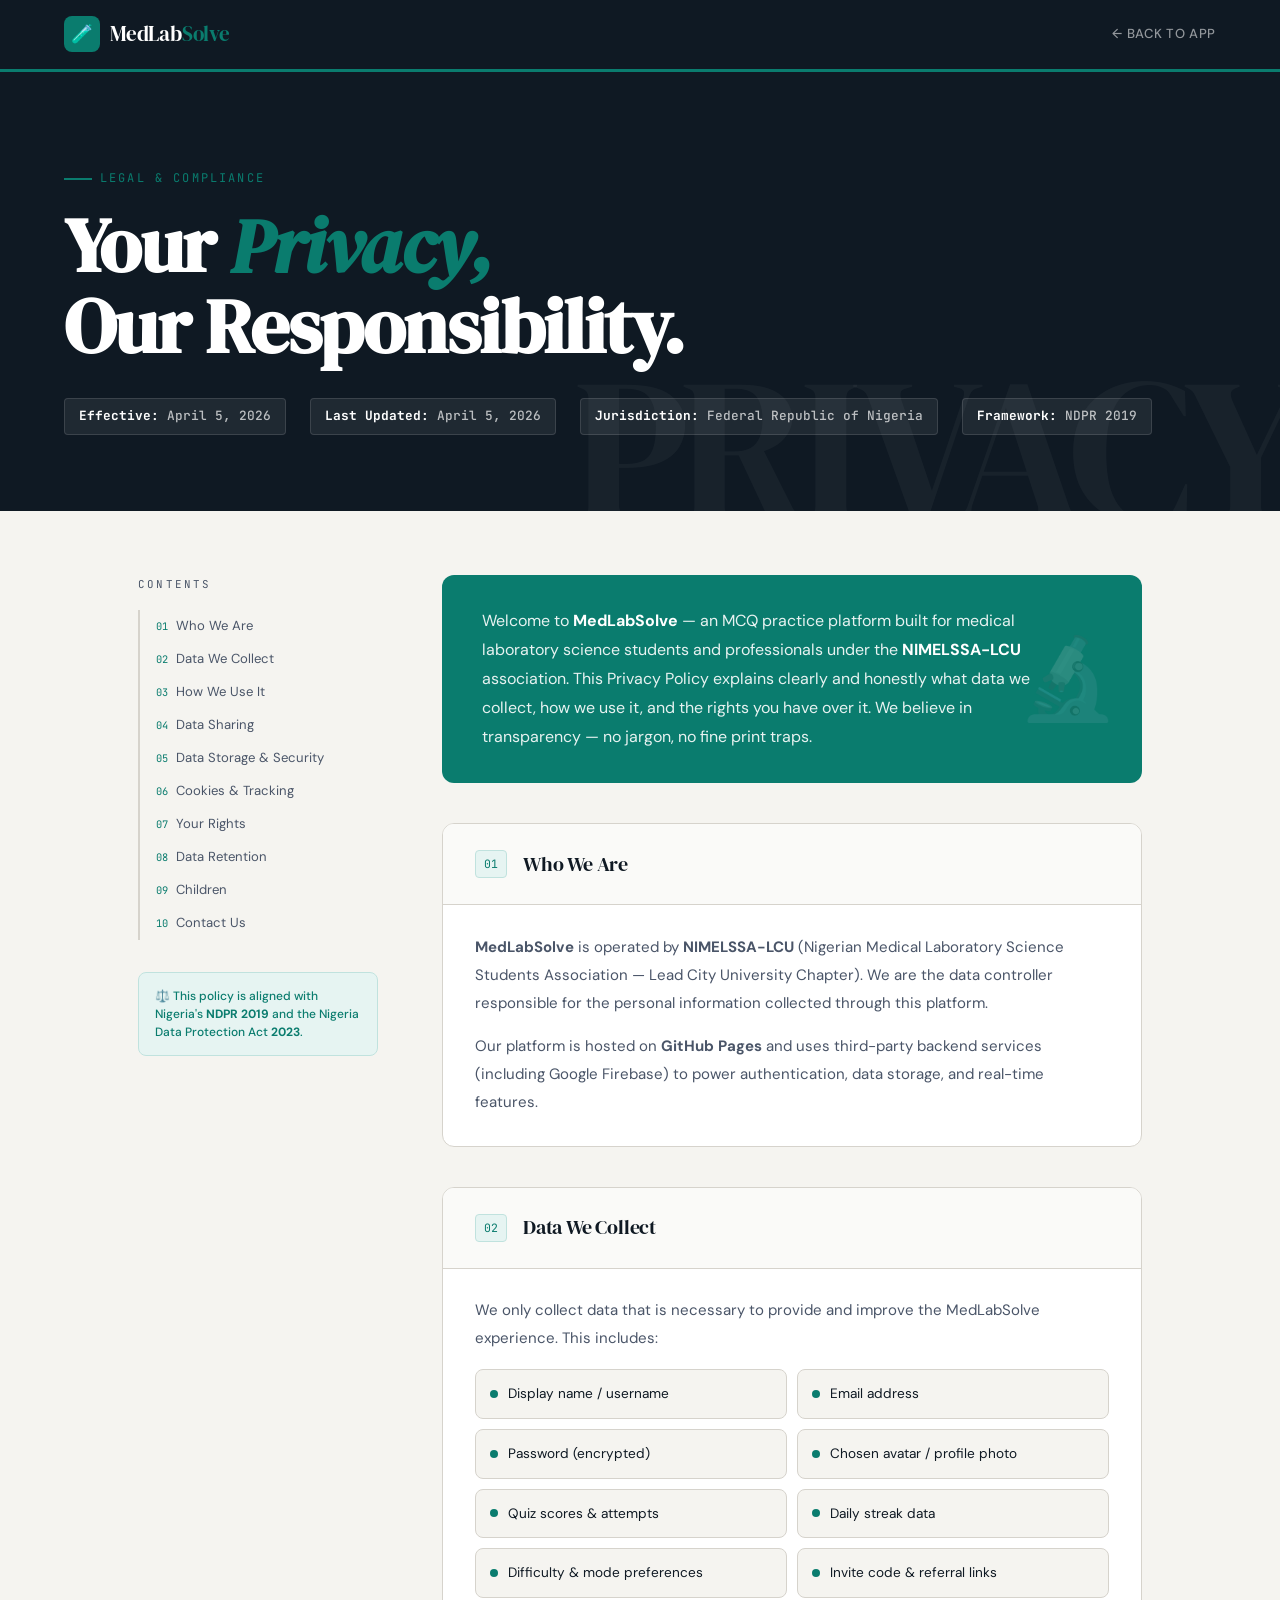
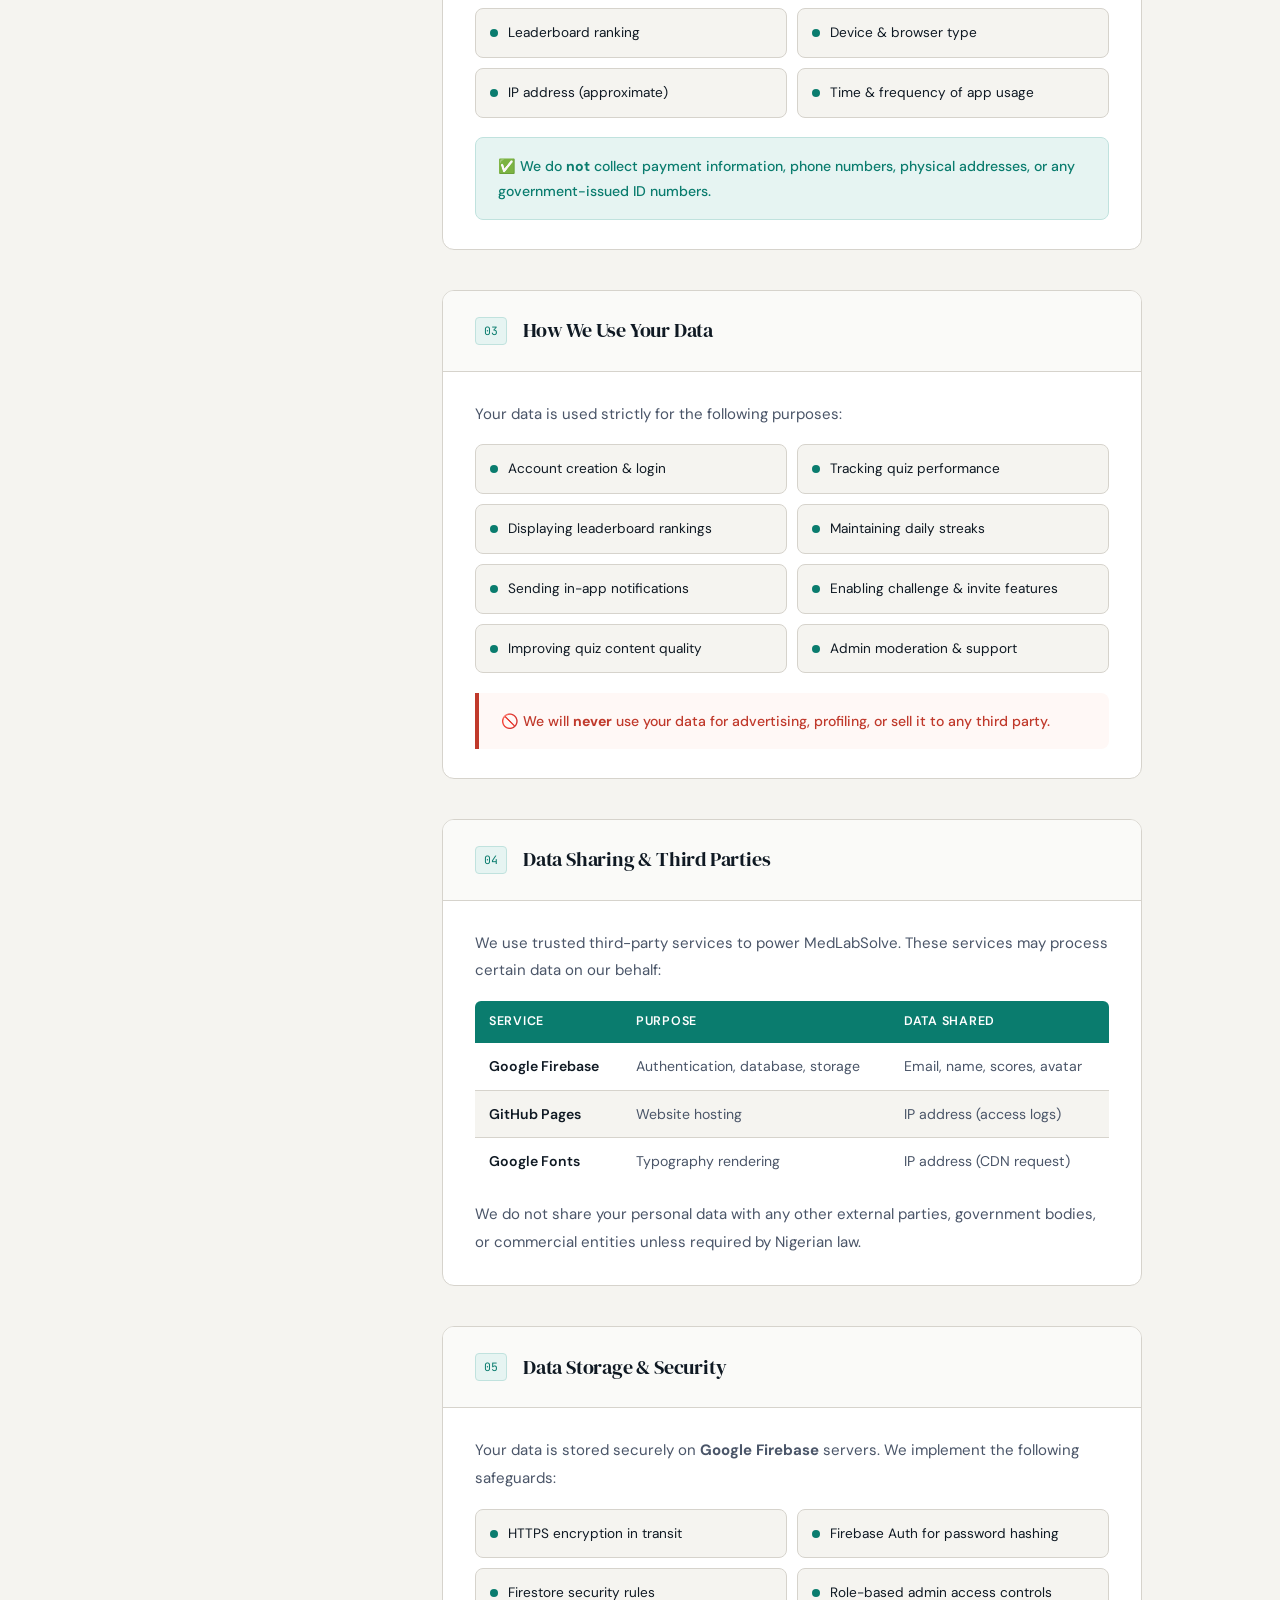
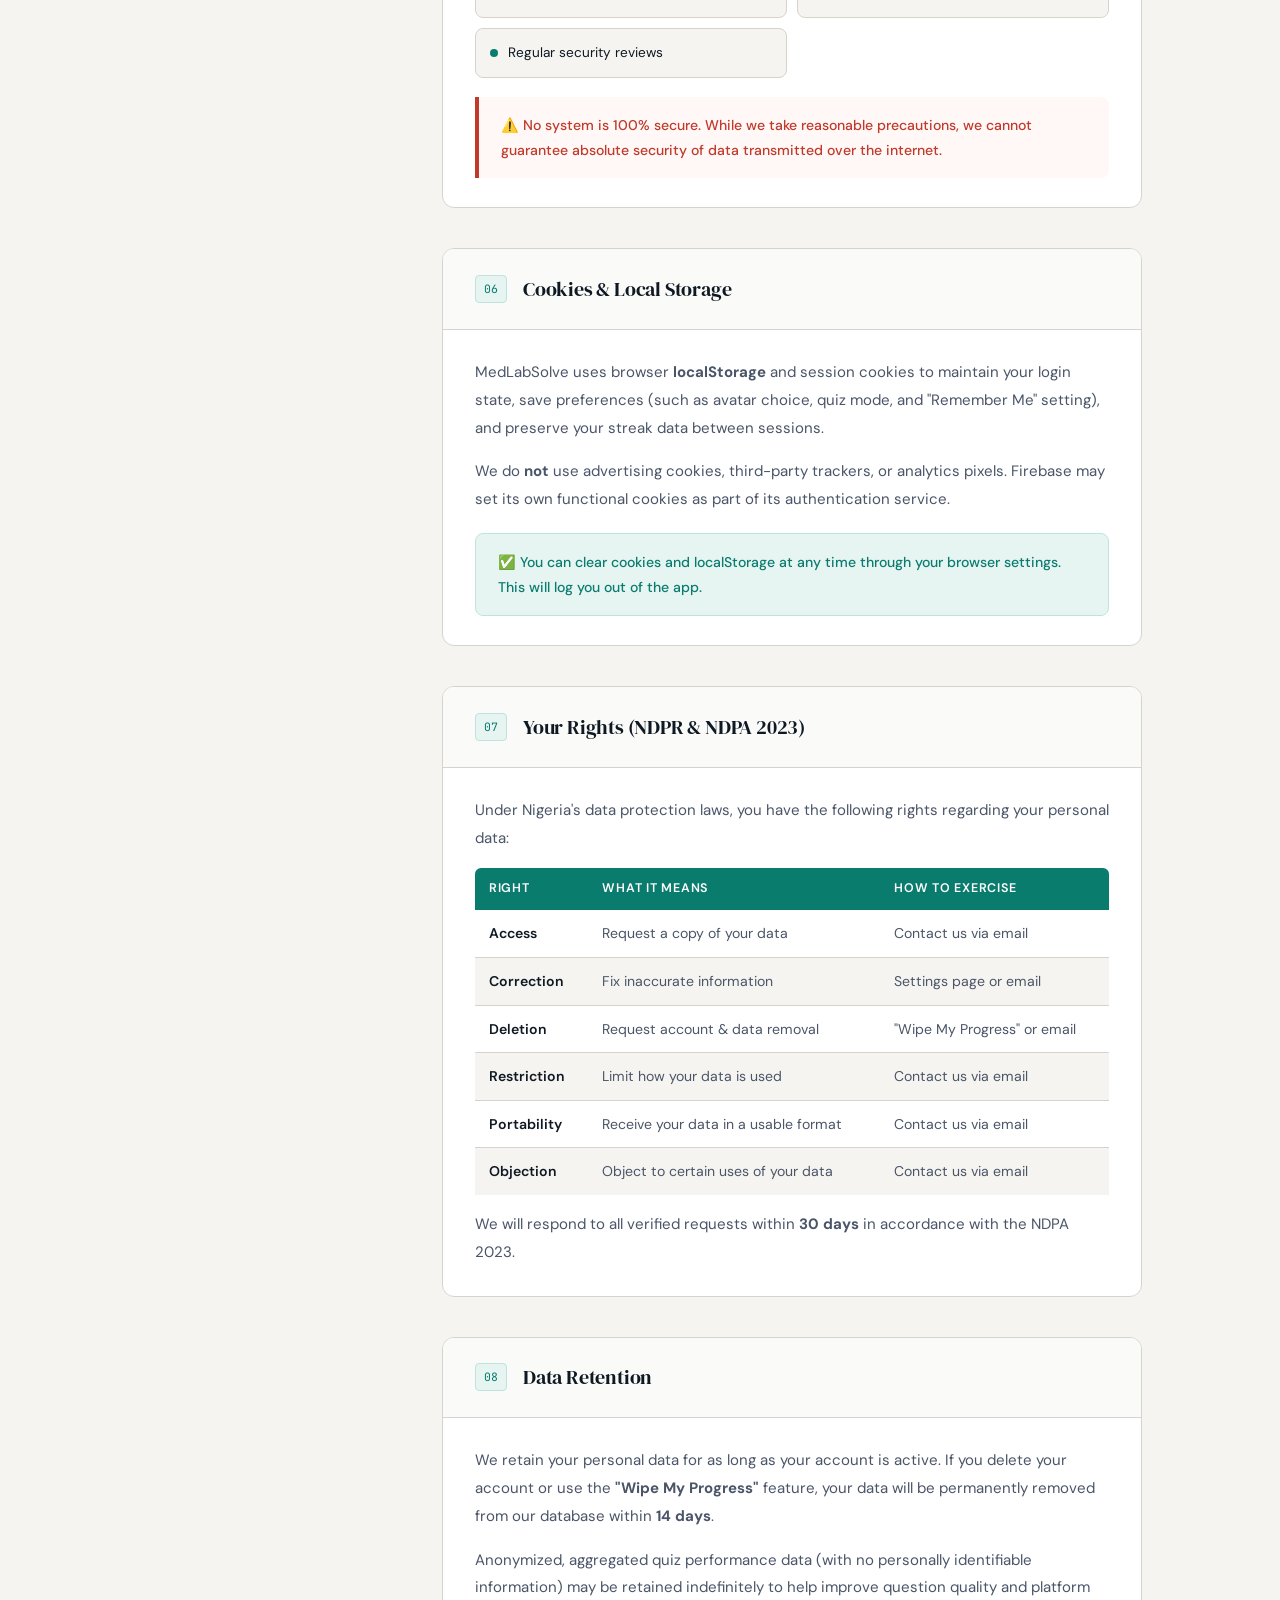
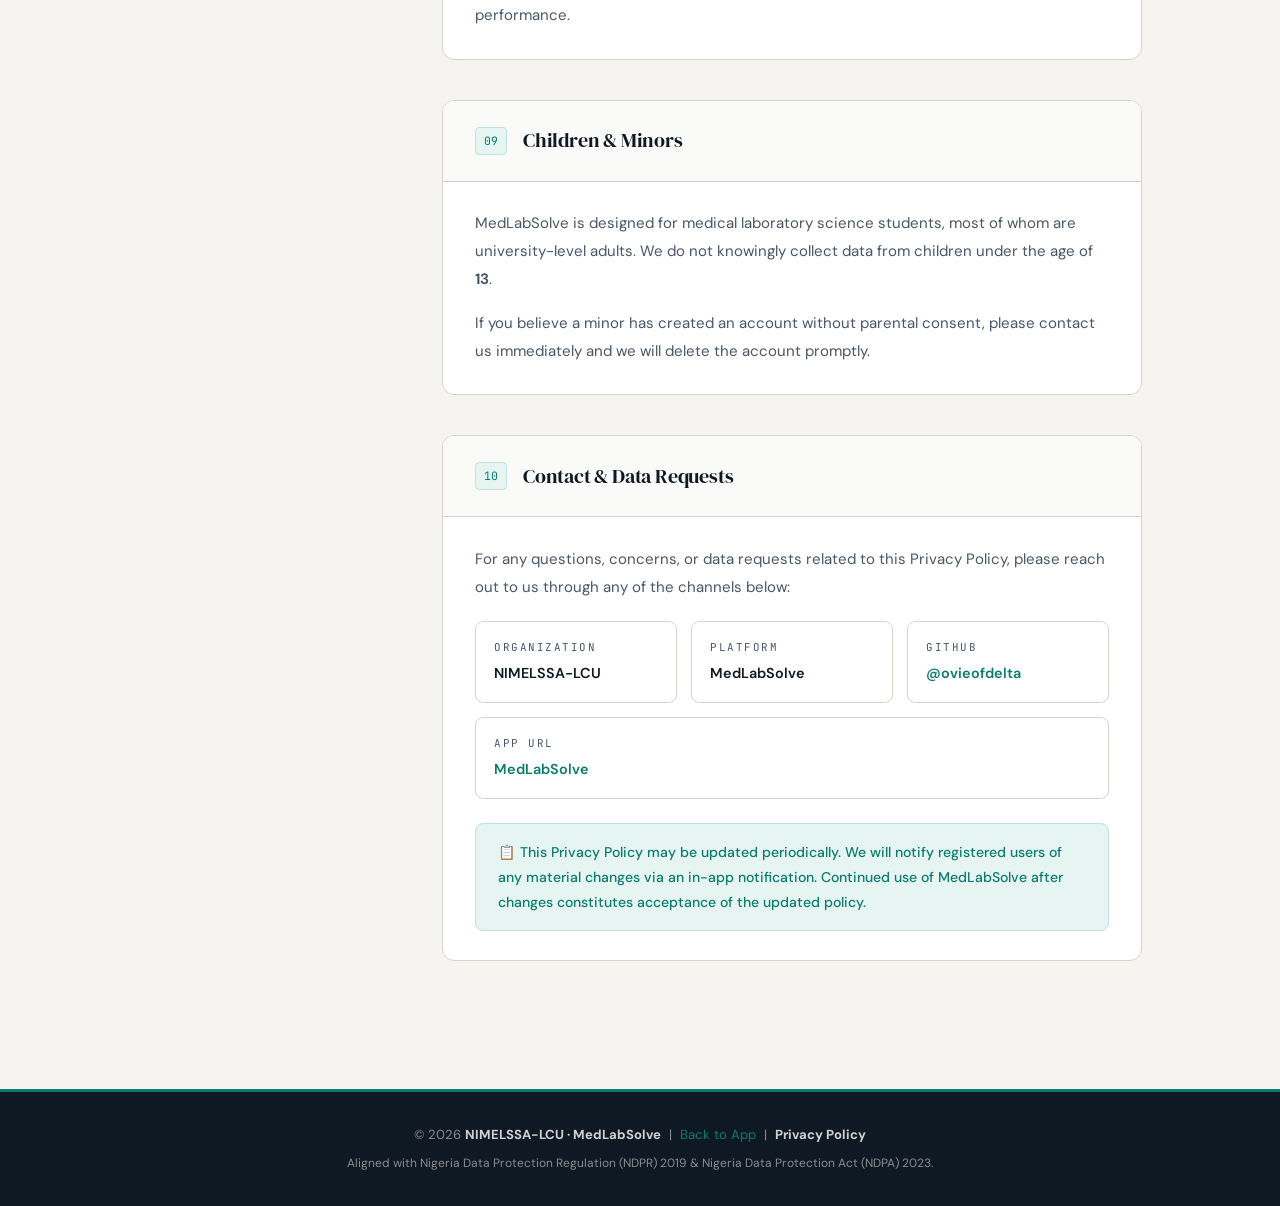
==== privacy.html @ 394d8500 "Add files via upload" ====
<!DOCTYPE html>
<html lang="en">
<head>
  <meta charset="UTF-8" />
  <meta name="viewport" content="width=device-width, initial-scale=1.0"/>
  <title>Privacy Policy — MedLabSolve</title>
  <link href="https://fonts.googleapis.com/css2?family=DM+Serif+Display:ital@0;1&family=DM+Sans:wght@300;400;500;600&family=JetBrains+Mono:wght@400;500&display=swap" rel="stylesheet"/>
  <style>
    :root {
      --bg: #f5f4f0;
      --surface: #ffffff;
      --ink: #0f1923;
      --ink-muted: #4a5568;
      --teal: #0a7c6e;
      --teal-light: #e6f4f2;
      --teal-mid: #c0e2de;
      --red: #c0392b;
      --border: #d6d3cc;
      --accent-line: #0a7c6e;
    }

    *, *::before, *::after { box-sizing: border-box; margin: 0; padding: 0; }

    html { scroll-behavior: smooth; }

    body {
      font-family: 'DM Sans', sans-serif;
      background: var(--bg);
      color: var(--ink);
      font-size: 16px;
      line-height: 1.75;
      min-height: 100vh;
    }

    /* ─── HEADER ─────────────────────────────────────── */
    header {
      background: var(--ink);
      color: #fff;
      padding: 0 clamp(1.5rem, 5vw, 6rem);
      display: flex;
      align-items: center;
      justify-content: space-between;
      height: 72px;
      position: sticky;
      top: 0;
      z-index: 100;
      border-bottom: 3px solid var(--teal);
    }

    .logo {
      display: flex;
      align-items: center;
      gap: 10px;
      text-decoration: none;
    }

    .logo-icon {
      width: 36px; height: 36px;
      background: var(--teal);
      border-radius: 8px;
      display: flex; align-items: center; justify-content: center;
      font-size: 18px;
    }

    .logo-text {
      font-family: 'DM Serif Display', serif;
      font-size: 1.3rem;
      color: #fff;
      letter-spacing: -0.01em;
    }

    .logo-text span { color: var(--teal); }

    .back-link {
      font-size: 0.82rem;
      color: rgba(255,255,255,0.55);
      text-decoration: none;
      font-weight: 500;
      letter-spacing: 0.05em;
      text-transform: uppercase;
      transition: color 0.2s;
    }
    .back-link:hover { color: var(--teal); }

    /* ─── HERO BANNER ────────────────────────────────── */
    .hero {
      background: var(--ink);
      color: #fff;
      padding: clamp(3rem, 8vw, 6rem) clamp(1.5rem, 5vw, 6rem) clamp(2.5rem, 6vw, 5rem);
      position: relative;
      overflow: hidden;
    }

    .hero::before {
      content: 'PRIVACY';
      position: absolute;
      right: -1rem; bottom: -2.5rem;
      font-family: 'DM Serif Display', serif;
      font-size: clamp(6rem, 16vw, 14rem);
      color: rgba(255,255,255,0.04);
      pointer-events: none;
      line-height: 1;
      letter-spacing: -0.04em;
    }

    .hero-eyebrow {
      font-family: 'JetBrains Mono', monospace;
      font-size: 0.75rem;
      letter-spacing: 0.18em;
      color: var(--teal);
      text-transform: uppercase;
      margin-bottom: 1rem;
      display: flex; align-items: center; gap: 8px;
    }
    .hero-eyebrow::before {
      content: '';
      display: inline-block;
      width: 28px; height: 2px;
      background: var(--teal);
    }

    .hero h1 {
      font-family: 'DM Serif Display', serif;
      font-size: clamp(2.4rem, 6vw, 5rem);
      line-height: 1.05;
      letter-spacing: -0.02em;
      max-width: 700px;
      margin-bottom: 1.5rem;
    }

    .hero h1 em {
      font-style: italic;
      color: var(--teal);
    }

    .hero-meta {
      display: flex;
      flex-wrap: wrap;
      gap: 1.5rem;
      margin-top: 2rem;
    }

    .meta-chip {
      background: rgba(255,255,255,0.07);
      border: 1px solid rgba(255,255,255,0.12);
      border-radius: 4px;
      padding: 6px 14px;
      font-size: 0.8rem;
      font-weight: 500;
      color: rgba(255,255,255,0.7);
      font-family: 'JetBrains Mono', monospace;
    }
    .meta-chip strong { color: #fff; }

    /* ─── LAYOUT ─────────────────────────────────────── */
    .page-wrap {
      max-width: 1100px;
      margin: 0 auto;
      padding: clamp(2rem, 5vw, 4rem) clamp(1.5rem, 5vw, 3rem);
      display: grid;
      grid-template-columns: 240px 1fr;
      gap: 4rem;
      align-items: start;
    }

    @media (max-width: 780px) {
      .page-wrap { grid-template-columns: 1fr; gap: 2rem; }
      .toc { display: none; }
    }

    /* ─── TABLE OF CONTENTS ──────────────────────────── */
    .toc {
      position: sticky;
      top: 96px;
    }

    .toc-label {
      font-family: 'JetBrains Mono', monospace;
      font-size: 0.68rem;
      letter-spacing: 0.2em;
      text-transform: uppercase;
      color: var(--ink-muted);
      margin-bottom: 1rem;
    }

    .toc ol {
      list-style: none;
      counter-reset: toc;
      border-left: 2px solid var(--border);
    }

    .toc ol li {
      counter-increment: toc;
      padding: 5px 0 5px 16px;
    }

    .toc ol li a {
      text-decoration: none;
      color: var(--ink-muted);
      font-size: 0.82rem;
      font-weight: 400;
      transition: color 0.2s;
      display: flex;
      gap: 8px;
      align-items: baseline;
    }

    .toc ol li a::before {
      content: counter(toc, decimal-leading-zero);
      font-family: 'JetBrains Mono', monospace;
      font-size: 0.65rem;
      color: var(--teal);
      flex-shrink: 0;
    }

    .toc ol li a:hover { color: var(--teal); }

    .toc-ndpr {
      margin-top: 2rem;
      background: var(--teal-light);
      border: 1px solid var(--teal-mid);
      border-radius: 8px;
      padding: 14px 16px;
    }
    .toc-ndpr p {
      font-size: 0.75rem;
      color: var(--teal);
      font-weight: 500;
      line-height: 1.5;
    }

    /* ─── CONTENT ────────────────────────────────────── */
    .content > * + * { margin-top: 2.5rem; }

    /* intro card */
    .intro-card {
      background: var(--teal);
      color: #fff;
      border-radius: 12px;
      padding: 2rem 2.5rem;
      position: relative;
      overflow: hidden;
    }
    .intro-card::after {
      content: '🔬';
      position: absolute;
      right: 1.5rem; top: 50%;
      transform: translateY(-50%);
      font-size: 5rem;
      opacity: 0.15;
    }
    .intro-card p {
      font-size: 1rem;
      line-height: 1.8;
      color: rgba(255,255,255,0.9);
      max-width: 560px;
    }
    .intro-card strong { color: #fff; }

    /* sections */
    .section {
      background: var(--surface);
      border-radius: 12px;
      border: 1px solid var(--border);
      overflow: hidden;
    }

    .section-header {
      display: flex;
      align-items: center;
      gap: 1rem;
      padding: 1.4rem 2rem;
      border-bottom: 1px solid var(--border);
      background: #fafaf8;
    }

    .section-number {
      font-family: 'JetBrains Mono', monospace;
      font-size: 0.72rem;
      color: var(--teal);
      background: var(--teal-light);
      border: 1px solid var(--teal-mid);
      border-radius: 4px;
      padding: 3px 8px;
      flex-shrink: 0;
    }

    .section-header h2 {
      font-family: 'DM Serif Display', serif;
      font-size: 1.25rem;
      font-weight: 400;
      letter-spacing: -0.01em;
    }

    .section-body {
      padding: 1.8rem 2rem;
    }

    .section-body p { color: var(--ink-muted); font-size: 0.94rem; line-height: 1.85; }
    .section-body p + p { margin-top: 1rem; }

    /* data list */
    .data-list {
      list-style: none;
      margin-top: 1rem;
      display: grid;
      grid-template-columns: repeat(auto-fill, minmax(220px, 1fr));
      gap: 10px;
    }

    .data-list li {
      background: var(--bg);
      border: 1px solid var(--border);
      border-radius: 8px;
      padding: 12px 14px;
      font-size: 0.85rem;
      color: var(--ink);
      display: flex;
      align-items: center;
      gap: 10px;
    }

    .data-list li .bullet {
      width: 8px; height: 8px;
      border-radius: 50%;
      background: var(--teal);
      flex-shrink: 0;
    }

    /* table */
    .rights-table {
      width: 100%;
      border-collapse: collapse;
      margin-top: 1rem;
      font-size: 0.88rem;
    }

    .rights-table th {
      text-align: left;
      padding: 10px 14px;
      background: var(--teal);
      color: #fff;
      font-weight: 600;
      font-size: 0.78rem;
      letter-spacing: 0.06em;
      text-transform: uppercase;
    }

    .rights-table th:first-child { border-radius: 6px 0 0 0; }
    .rights-table th:last-child { border-radius: 0 6px 0 0; }

    .rights-table td {
      padding: 11px 14px;
      border-bottom: 1px solid var(--border);
      vertical-align: top;
      color: var(--ink-muted);
    }

    .rights-table tr:last-child td { border-bottom: none; }
    .rights-table tr:nth-child(even) td { background: var(--bg); }

    .rights-table td strong { color: var(--ink); font-weight: 600; }

    /* warning box */
    .warn-box {
      background: #fff8f6;
      border-left: 4px solid var(--red);
      border-radius: 0 8px 8px 0;
      padding: 1rem 1.4rem;
      margin-top: 1.2rem;
      font-size: 0.88rem;
      color: var(--red);
      font-weight: 500;
    }

    /* highlight box */
    .highlight-box {
      background: var(--teal-light);
      border: 1px solid var(--teal-mid);
      border-radius: 8px;
      padding: 1rem 1.4rem;
      margin-top: 1.2rem;
      font-size: 0.88rem;
      color: var(--teal);
      font-weight: 500;
    }

    /* contact card */
    .contact-card {
      display: flex;
      flex-wrap: wrap;
      gap: 14px;
      margin-top: 1.2rem;
    }

    .contact-item {
      flex: 1;
      min-width: 180px;
      border: 1px solid var(--border);
      border-radius: 8px;
      padding: 16px 18px;
    }

    .contact-item .c-label {
      font-size: 0.68rem;
      font-family: 'JetBrains Mono', monospace;
      letter-spacing: 0.14em;
      text-transform: uppercase;
      color: var(--ink-muted);
      margin-bottom: 4px;
    }

    .contact-item .c-val {
      font-size: 0.9rem;
      font-weight: 600;
      color: var(--ink);
    }

    .contact-item .c-val a { color: var(--teal); text-decoration: none; }
    .contact-item .c-val a:hover { text-decoration: underline; }

    /* ─── FOOTER ─────────────────────────────────────── */
    footer {
      background: var(--ink);
      color: rgba(255,255,255,0.5);
      text-align: center;
      padding: 2rem;
      font-size: 0.82rem;
      margin-top: 4rem;
      border-top: 3px solid var(--teal);
    }

    footer a { color: var(--teal); text-decoration: none; }
    footer strong { color: rgba(255,255,255,0.8); }

    /* ─── SCROLL ANIMATION ───────────────────────────── */
    .section {
      opacity: 0;
      transform: translateY(24px);
      animation: rise 0.55s ease forwards;
    }

    .section:nth-child(1) { animation-delay: 0.05s; }
    .section:nth-child(2) { animation-delay: 0.1s; }
    .section:nth-child(3) { animation-delay: 0.15s; }
    .section:nth-child(4) { animation-delay: 0.2s; }
    .section:nth-child(5) { animation-delay: 0.25s; }
    .section:nth-child(6) { animation-delay: 0.3s; }
    .section:nth-child(7) { animation-delay: 0.35s; }
    .section:nth-child(8) { animation-delay: 0.4s; }
    .section:nth-child(9) { animation-delay: 0.45s; }
    .section:nth-child(10) { animation-delay: 0.5s; }

    @keyframes rise {
      to { opacity: 1; transform: translateY(0); }
    }

    .intro-card {
      opacity: 0;
      animation: rise 0.5s ease 0.02s forwards;
    }
  </style>
</head>
<body>

<!-- HEADER -->
<header>
  <a href="index.html" class="logo">
    <div class="logo-icon">🧪</div>
    <span class="logo-text">MedLab<span>Solve</span></span>
  </a>
  <a href="index.html" class="back-link">← Back to App</a>
</header>

<!-- HERO -->
<div class="hero">
  <div class="hero-eyebrow">Legal &amp; Compliance</div>
  <h1>Your <em>Privacy,</em><br>Our Responsibility.</h1>
  <div class="hero-meta">
    <div class="meta-chip"><strong>Effective:</strong> April 5, 2026</div>
    <div class="meta-chip"><strong>Last Updated:</strong> April 5, 2026</div>
    <div class="meta-chip"><strong>Jurisdiction:</strong> Federal Republic of Nigeria</div>
    <div class="meta-chip"><strong>Framework:</strong> NDPR 2019</div>
  </div>
</div>

<!-- MAIN CONTENT -->
<div class="page-wrap">

  <!-- TABLE OF CONTENTS -->
  <aside class="toc">
    <div class="toc-label">Contents</div>
    <ol>
      <li><a href="#s1">Who We Are</a></li>
      <li><a href="#s2">Data We Collect</a></li>
      <li><a href="#s3">How We Use It</a></li>
      <li><a href="#s4">Data Sharing</a></li>
      <li><a href="#s5">Data Storage &amp; Security</a></li>
      <li><a href="#s6">Cookies &amp; Tracking</a></li>
      <li><a href="#s7">Your Rights</a></li>
      <li><a href="#s8">Data Retention</a></li>
      <li><a href="#s9">Children</a></li>
      <li><a href="#s10">Contact Us</a></li>
    </ol>
    <div class="toc-ndpr">
      <p>⚖️ This policy is aligned with Nigeria's <strong>NDPR 2019</strong> and the Nigeria Data Protection Act <strong>2023</strong>.</p>
    </div>
  </aside>

  <!-- POLICY CONTENT -->
  <main class="content">

    <!-- Intro -->
    <div class="intro-card">
      <p>
        Welcome to <strong>MedLabSolve</strong> — an MCQ practice platform built for medical laboratory science students and professionals under the <strong>NIMELSSA-LCU</strong> association. This Privacy Policy explains clearly and honestly what data we collect, how we use it, and the rights you have over it. We believe in transparency — no jargon, no fine print traps.
      </p>
    </div>

    <!-- 1. Who We Are -->
    <div class="section" id="s1">
      <div class="section-header">
        <span class="section-number">01</span>
        <h2>Who We Are</h2>
      </div>
      <div class="section-body">
        <p><strong>MedLabSolve</strong> is operated by <strong>NIMELSSA-LCU</strong> (Nigerian Medical Laboratory Science Students Association — Lead City University Chapter). We are the data controller responsible for the personal information collected through this platform.</p>
        <p>Our platform is hosted on <strong>GitHub Pages</strong> and uses third-party backend services (including Google Firebase) to power authentication, data storage, and real-time features.</p>
      </div>
    </div>

    <!-- 2. Data We Collect -->
    <div class="section" id="s2">
      <div class="section-header">
        <span class="section-number">02</span>
        <h2>Data We Collect</h2>
      </div>
      <div class="section-body">
        <p>We only collect data that is necessary to provide and improve the MedLabSolve experience. This includes:</p>
        <ul class="data-list">
          <li><span class="bullet"></span>Display name / username</li>
          <li><span class="bullet"></span>Email address</li>
          <li><span class="bullet"></span>Password (encrypted)</li>
          <li><span class="bullet"></span>Chosen avatar / profile photo</li>
          <li><span class="bullet"></span>Quiz scores &amp; attempts</li>
          <li><span class="bullet"></span>Daily streak data</li>
          <li><span class="bullet"></span>Difficulty &amp; mode preferences</li>
          <li><span class="bullet"></span>Invite code &amp; referral links</li>
          <li><span class="bullet"></span>Leaderboard ranking</li>
          <li><span class="bullet"></span>Device &amp; browser type</li>
          <li><span class="bullet"></span>IP address (approximate)</li>
          <li><span class="bullet"></span>Time &amp; frequency of app usage</li>
        </ul>
        <div class="highlight-box">
          ✅ We do <strong>not</strong> collect payment information, phone numbers, physical addresses, or any government-issued ID numbers.
        </div>
      </div>
    </div>

    <!-- 3. How We Use It -->
    <div class="section" id="s3">
      <div class="section-header">
        <span class="section-number">03</span>
        <h2>How We Use Your Data</h2>
      </div>
      <div class="section-body">
        <p>Your data is used strictly for the following purposes:</p>
        <ul class="data-list">
          <li><span class="bullet"></span>Account creation &amp; login</li>
          <li><span class="bullet"></span>Tracking quiz performance</li>
          <li><span class="bullet"></span>Displaying leaderboard rankings</li>
          <li><span class="bullet"></span>Maintaining daily streaks</li>
          <li><span class="bullet"></span>Sending in-app notifications</li>
          <li><span class="bullet"></span>Enabling challenge &amp; invite features</li>
          <li><span class="bullet"></span>Improving quiz content quality</li>
          <li><span class="bullet"></span>Admin moderation &amp; support</li>
        </ul>
        <div class="warn-box">
          🚫 We will <strong>never</strong> use your data for advertising, profiling, or sell it to any third party.
        </div>
      </div>
    </div>

    <!-- 4. Data Sharing -->
    <div class="section" id="s4">
      <div class="section-header">
        <span class="section-number">04</span>
        <h2>Data Sharing &amp; Third Parties</h2>
      </div>
      <div class="section-body">
        <p>We use trusted third-party services to power MedLabSolve. These services may process certain data on our behalf:</p>
        <table class="rights-table">
          <thead>
            <tr>
              <th>Service</th>
              <th>Purpose</th>
              <th>Data Shared</th>
            </tr>
          </thead>
          <tbody>
            <tr>
              <td><strong>Google Firebase</strong></td>
              <td>Authentication, database, storage</td>
              <td>Email, name, scores, avatar</td>
            </tr>
            <tr>
              <td><strong>GitHub Pages</strong></td>
              <td>Website hosting</td>
              <td>IP address (access logs)</td>
            </tr>
            <tr>
              <td><strong>Google Fonts</strong></td>
              <td>Typography rendering</td>
              <td>IP address (CDN request)</td>
            </tr>
          </tbody>
        </table>
        <p style="margin-top:1rem;">We do not share your personal data with any other external parties, government bodies, or commercial entities unless required by Nigerian law.</p>
      </div>
    </div>

    <!-- 5. Storage & Security -->
    <div class="section" id="s5">
      <div class="section-header">
        <span class="section-number">05</span>
        <h2>Data Storage &amp; Security</h2>
      </div>
      <div class="section-body">
        <p>Your data is stored securely on <strong>Google Firebase</strong> servers. We implement the following safeguards:</p>
        <ul class="data-list">
          <li><span class="bullet"></span>HTTPS encryption in transit</li>
          <li><span class="bullet"></span>Firebase Auth for password hashing</li>
          <li><span class="bullet"></span>Firestore security rules</li>
          <li><span class="bullet"></span>Role-based admin access controls</li>
          <li><span class="bullet"></span>Regular security reviews</li>
        </ul>
        <div class="warn-box">
          ⚠️ No system is 100% secure. While we take reasonable precautions, we cannot guarantee absolute security of data transmitted over the internet.
        </div>
      </div>
    </div>

    <!-- 6. Cookies -->
    <div class="section" id="s6">
      <div class="section-header">
        <span class="section-number">06</span>
        <h2>Cookies &amp; Local Storage</h2>
      </div>
      <div class="section-body">
        <p>MedLabSolve uses browser <strong>localStorage</strong> and session cookies to maintain your login state, save preferences (such as avatar choice, quiz mode, and "Remember Me" setting), and preserve your streak data between sessions.</p>
        <p>We do <strong>not</strong> use advertising cookies, third-party trackers, or analytics pixels. Firebase may set its own functional cookies as part of its authentication service.</p>
        <div class="highlight-box">
          ✅ You can clear cookies and localStorage at any time through your browser settings. This will log you out of the app.
        </div>
      </div>
    </div>

    <!-- 7. Your Rights -->
    <div class="section" id="s7">
      <div class="section-header">
        <span class="section-number">07</span>
        <h2>Your Rights (NDPR &amp; NDPA 2023)</h2>
      </div>
      <div class="section-body">
        <p>Under Nigeria's data protection laws, you have the following rights regarding your personal data:</p>
        <table class="rights-table">
          <thead>
            <tr>
              <th>Right</th>
              <th>What It Means</th>
              <th>How to Exercise</th>
            </tr>
          </thead>
          <tbody>
            <tr>
              <td><strong>Access</strong></td>
              <td>Request a copy of your data</td>
              <td>Contact us via email</td>
            </tr>
            <tr>
              <td><strong>Correction</strong></td>
              <td>Fix inaccurate information</td>
              <td>Settings page or email</td>
            </tr>
            <tr>
              <td><strong>Deletion</strong></td>
              <td>Request account &amp; data removal</td>
              <td>"Wipe My Progress" or email</td>
            </tr>
            <tr>
              <td><strong>Restriction</strong></td>
              <td>Limit how your data is used</td>
              <td>Contact us via email</td>
            </tr>
            <tr>
              <td><strong>Portability</strong></td>
              <td>Receive your data in a usable format</td>
              <td>Contact us via email</td>
            </tr>
            <tr>
              <td><strong>Objection</strong></td>
              <td>Object to certain uses of your data</td>
              <td>Contact us via email</td>
            </tr>
          </tbody>
        </table>
        <p style="margin-top:1rem;">We will respond to all verified requests within <strong>30 days</strong> in accordance with the NDPA 2023.</p>
      </div>
    </div>

    <!-- 8. Data Retention -->
    <div class="section" id="s8">
      <div class="section-header">
        <span class="section-number">08</span>
        <h2>Data Retention</h2>
      </div>
      <div class="section-body">
        <p>We retain your personal data for as long as your account is active. If you delete your account or use the <strong>"Wipe My Progress"</strong> feature, your data will be permanently removed from our database within <strong>14 days</strong>.</p>
        <p>Anonymized, aggregated quiz performance data (with no personally identifiable information) may be retained indefinitely to help improve question quality and platform performance.</p>
      </div>
    </div>

    <!-- 9. Children -->
    <div class="section" id="s9">
      <div class="section-header">
        <span class="section-number">09</span>
        <h2>Children &amp; Minors</h2>
      </div>
      <div class="section-body">
        <p>MedLabSolve is designed for medical laboratory science students, most of whom are university-level adults. We do not knowingly collect data from children under the age of <strong>13</strong>.</p>
        <p>If you believe a minor has created an account without parental consent, please contact us immediately and we will delete the account promptly.</p>
      </div>
    </div>

    <!-- 10. Contact -->
    <div class="section" id="s10">
      <div class="section-header">
        <span class="section-number">10</span>
        <h2>Contact &amp; Data Requests</h2>
      </div>
      <div class="section-body">
        <p>For any questions, concerns, or data requests related to this Privacy Policy, please reach out to us through any of the channels below:</p>
        <div class="contact-card">
          <div class="contact-item">
            <div class="c-label">Organization</div>
            <div class="c-val">NIMELSSA-LCU</div>
          </div>
          <div class="contact-item">
            <div class="c-label">Platform</div>
            <div class="c-val">MedLabSolve</div>
          </div>
          <div class="contact-item">
            <div class="c-label">GitHub</div>
            <div class="c-val"><a href="https://github.com/ovieofdelta" target="_blank">@ovieofdelta</a></div>
          </div>
          <div class="contact-item">
            <div class="c-label">App URL</div>
            <div class="c-val"><a href="https://ovieofdelta.github.io/MedLabSolve/" target="_blank">MedLabSolve</a></div>
          </div>
        </div>
        <div class="highlight-box" style="margin-top:1.5rem;">
          📋 This Privacy Policy may be updated periodically. We will notify registered users of any material changes via an in-app notification. Continued use of MedLabSolve after changes constitutes acceptance of the updated policy.
        </div>
      </div>
    </div>

  </main>
</div>

<!-- FOOTER -->
<footer>
  <p>
    © 2026 <strong>NIMELSSA-LCU · MedLabSolve</strong> &nbsp;|&nbsp;
    <a href="index.html">Back to App</a> &nbsp;|&nbsp;
    <strong>Privacy Policy</strong>
  </p>
  <p style="margin-top:6px; font-size:0.75rem;">
    Aligned with Nigeria Data Protection Regulation (NDPR) 2019 &amp; Nigeria Data Protection Act (NDPA) 2023.
  </p>
</footer>

</body>
</html>
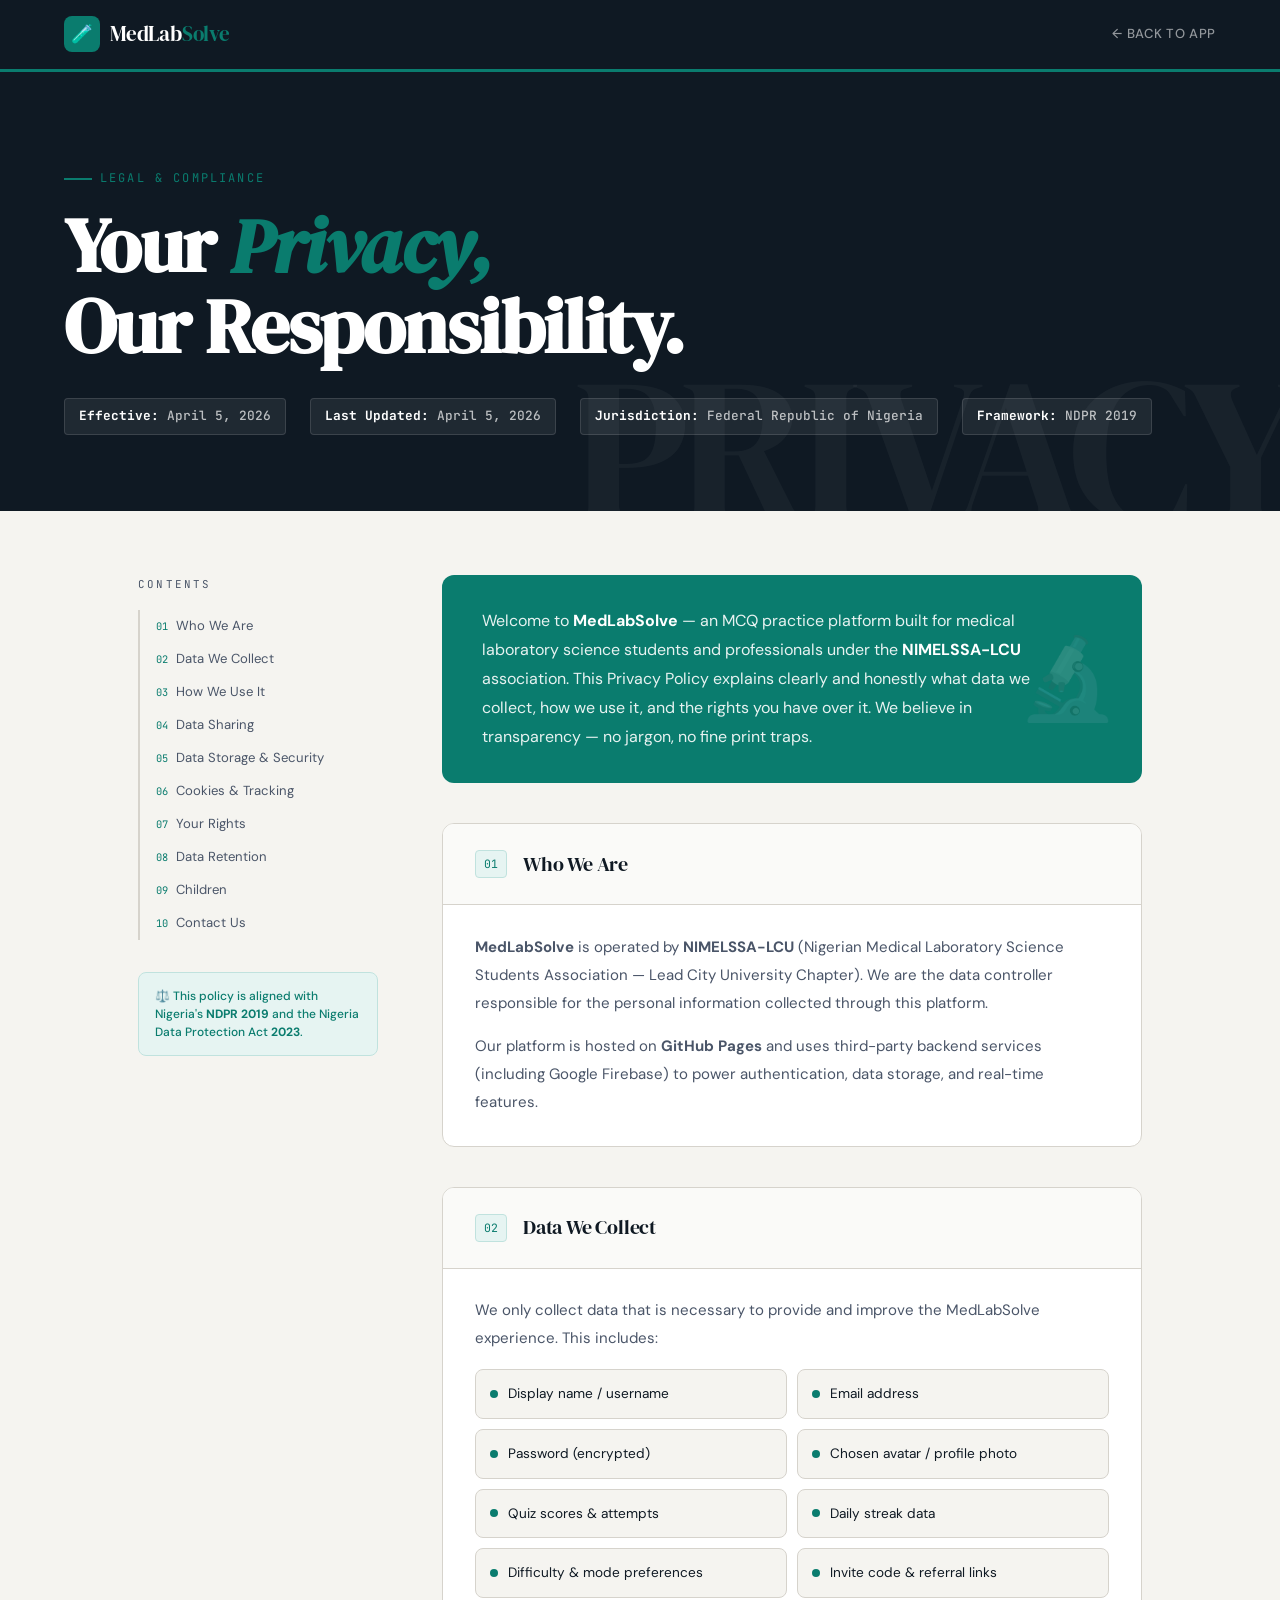
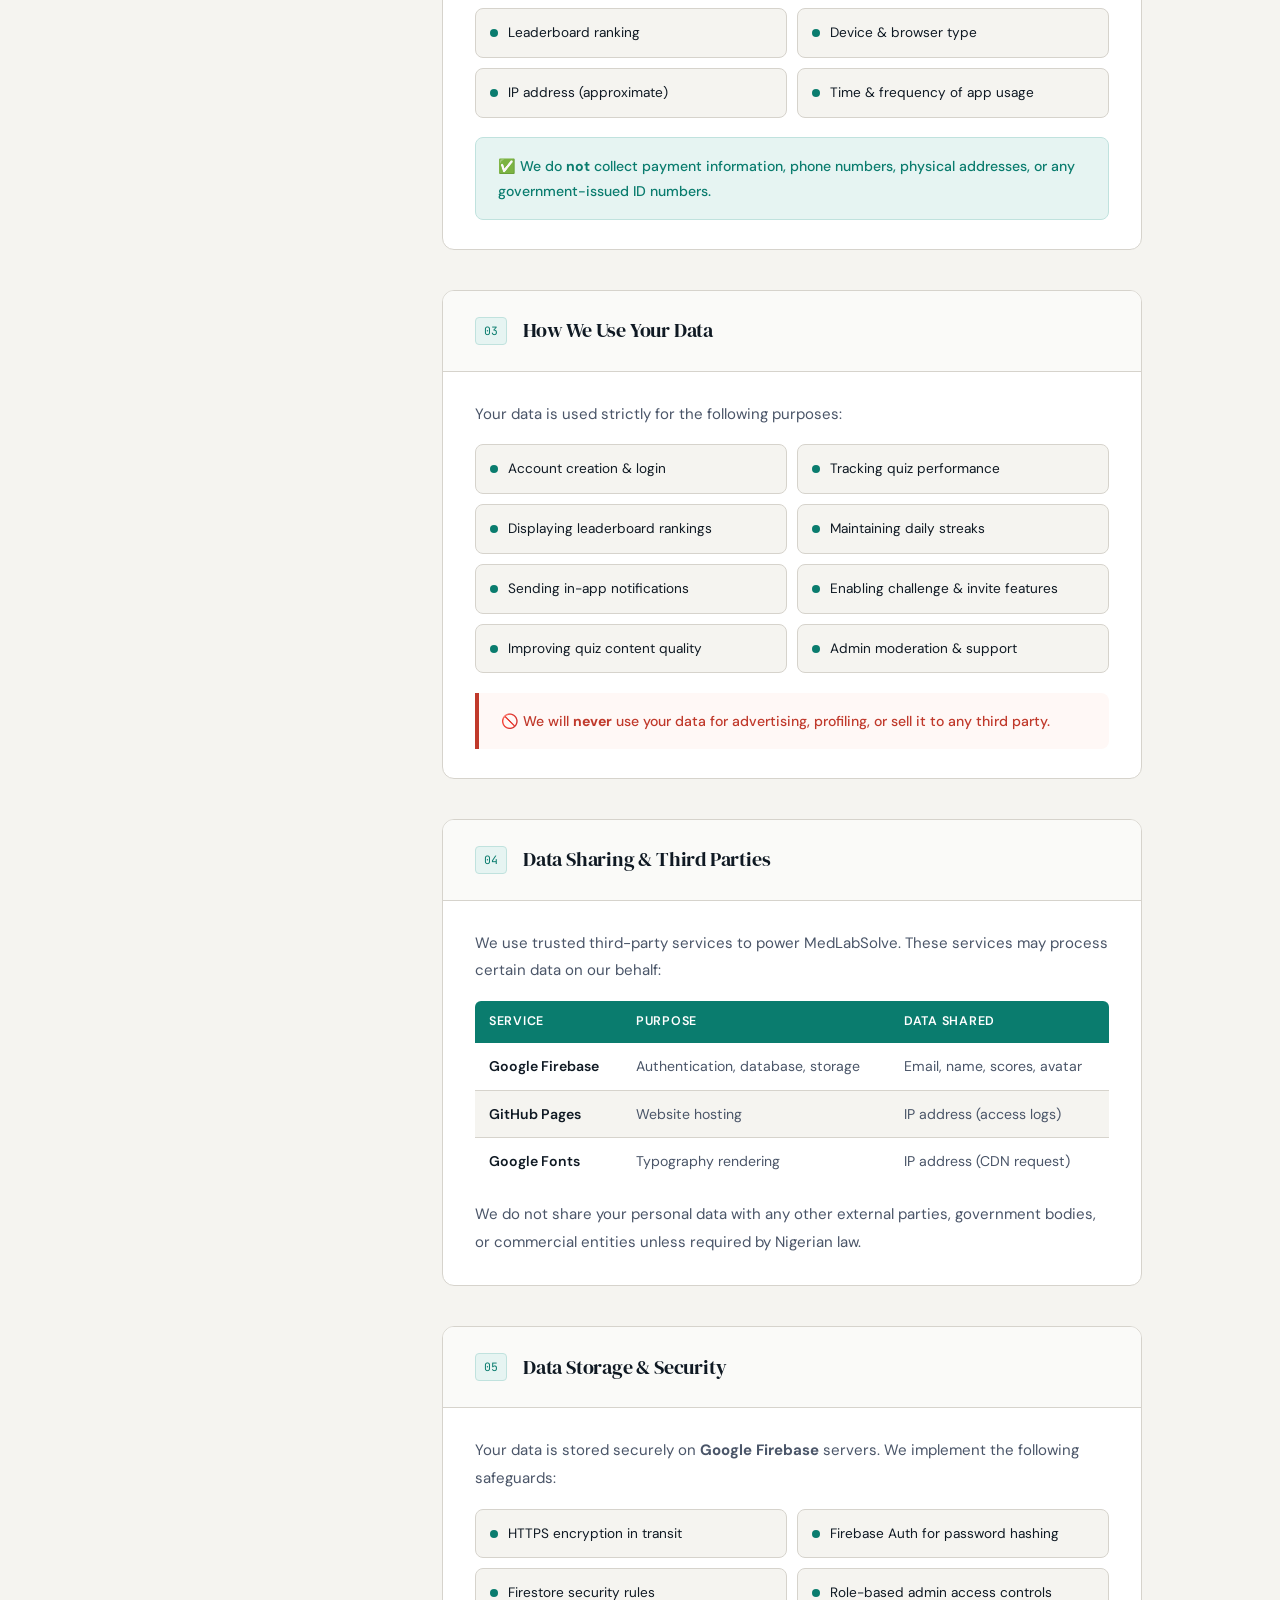
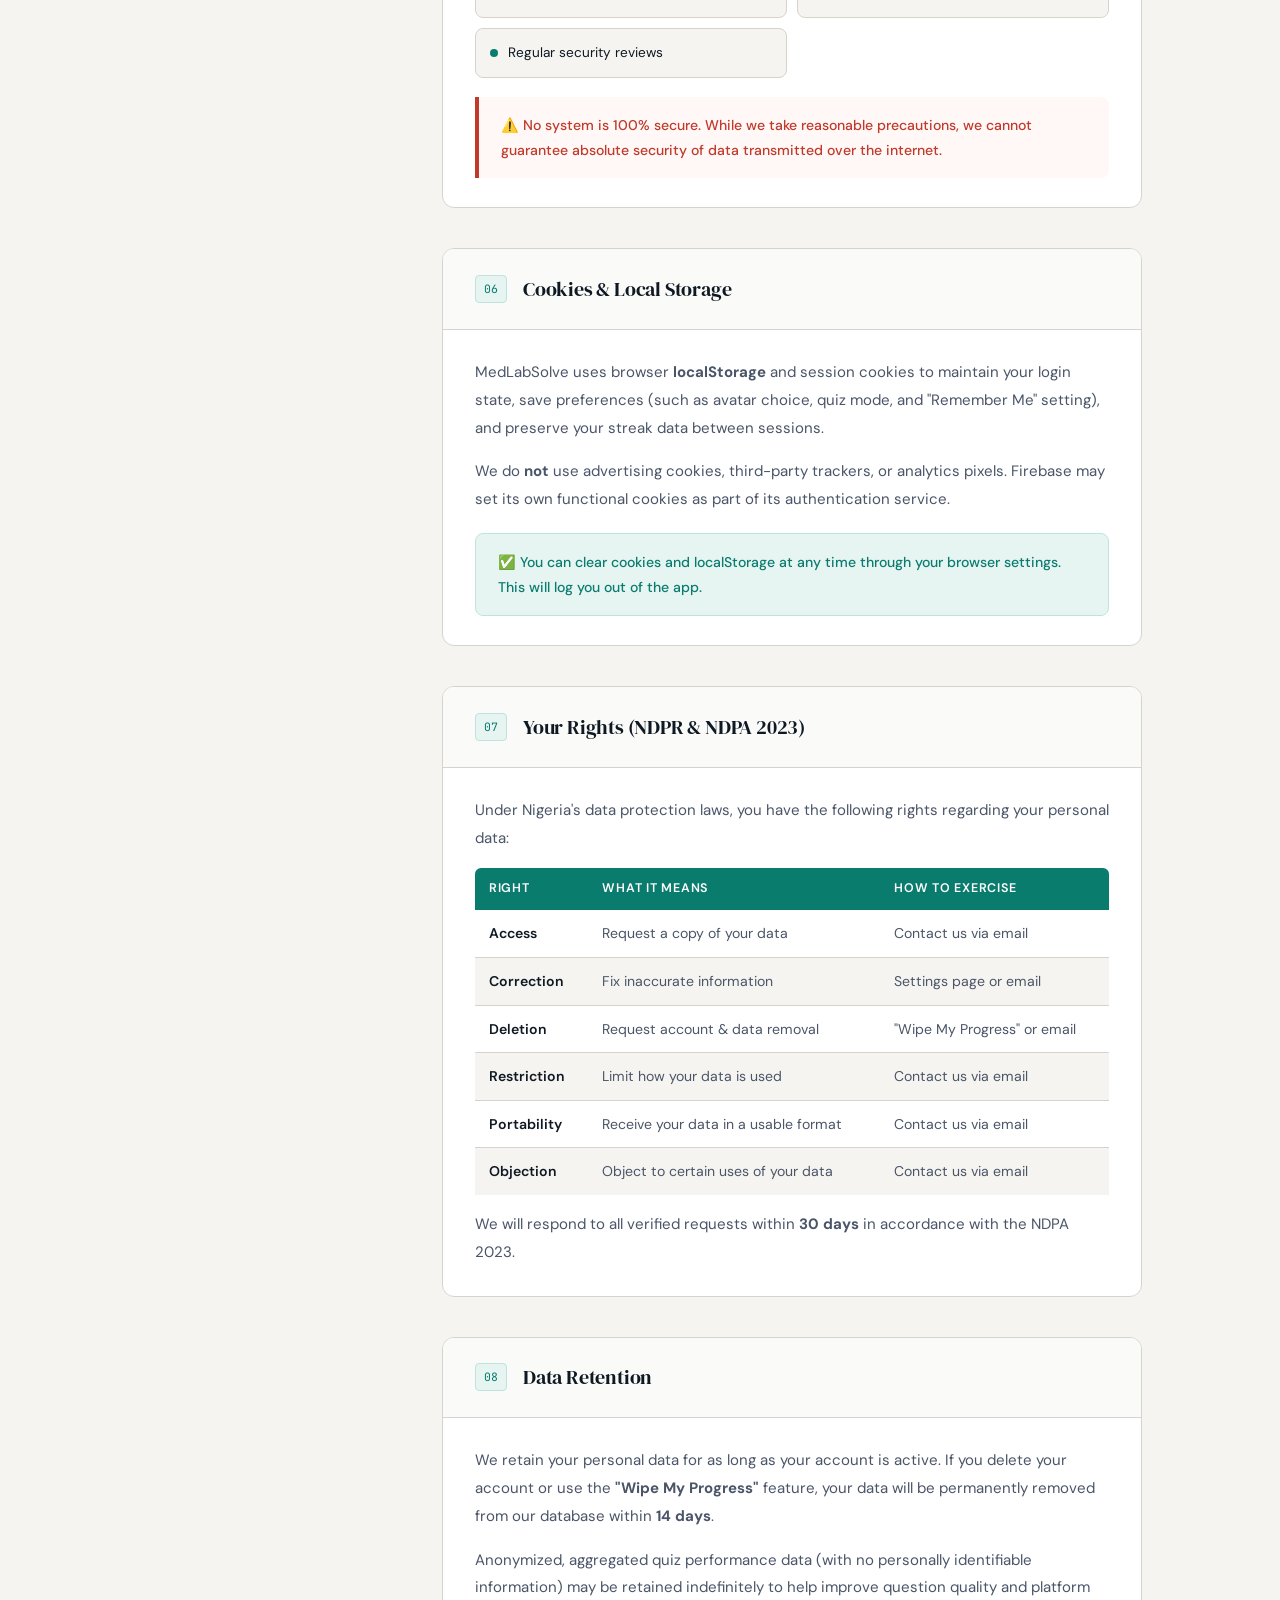
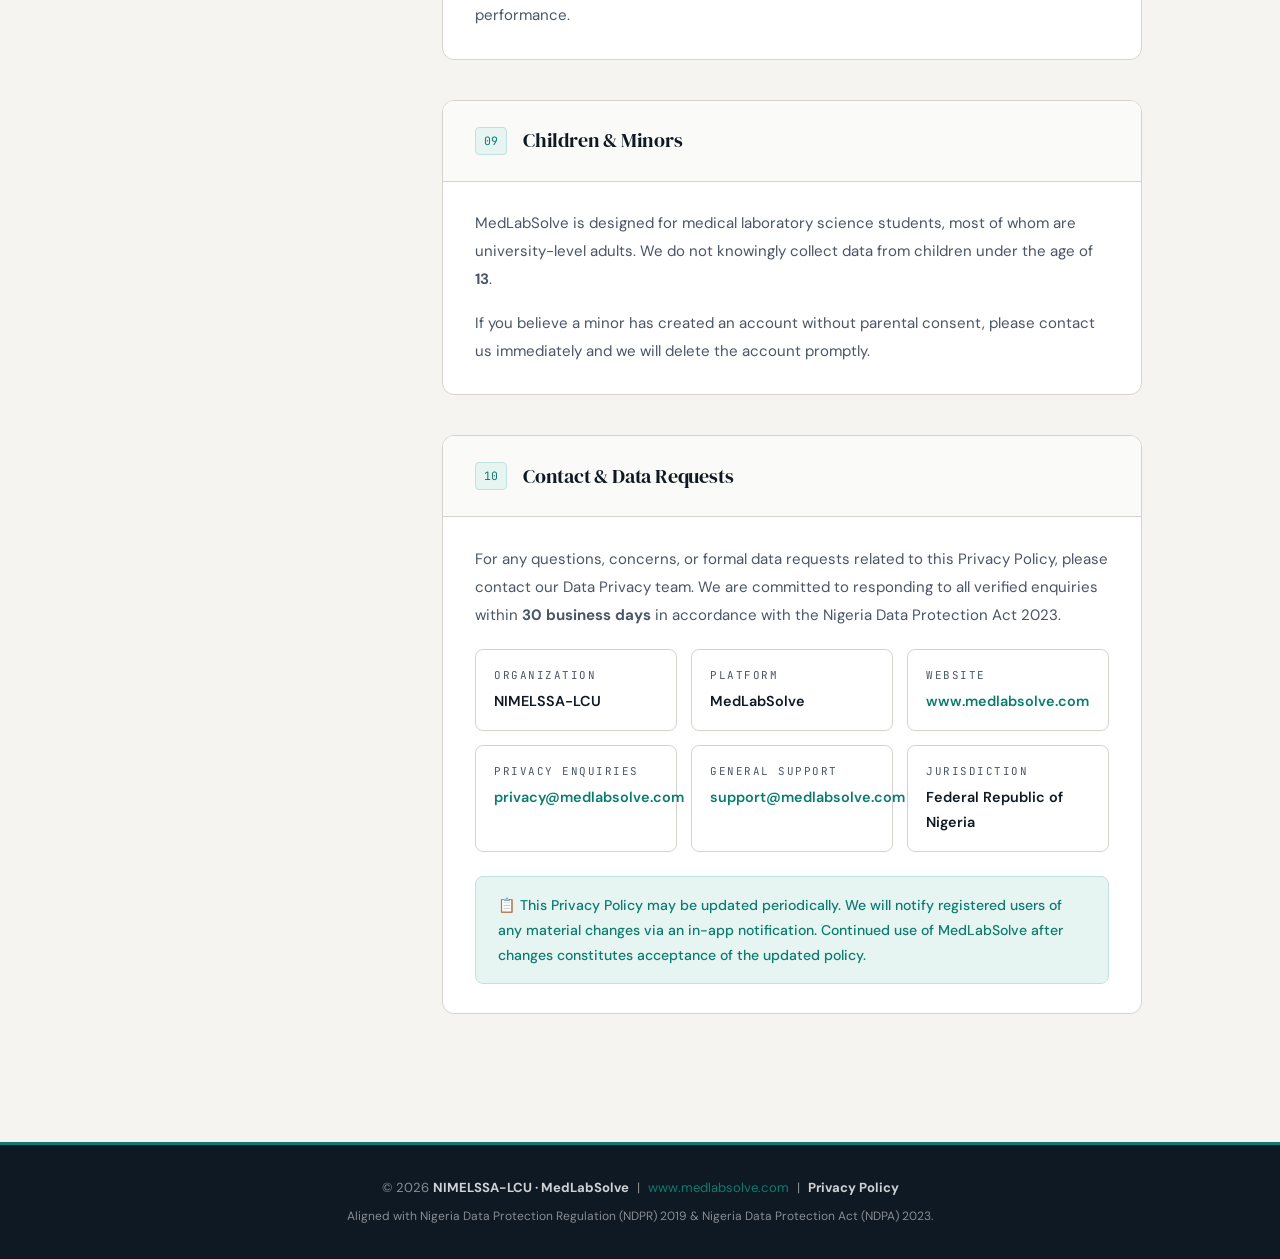
==== commit ae437358: "Add files via upload" ====
--- a/privacy.html
+++ b/privacy.html
@@ -739,7 +739,7 @@
         <h2>Contact &amp; Data Requests</h2>
       </div>
       <div class="section-body">
-        <p>For any questions, concerns, or data requests related to this Privacy Policy, please reach out to us through any of the channels below:</p>
+        <p>For any questions, concerns, or formal data requests related to this Privacy Policy, please contact our Data Privacy team. We are committed to responding to all verified enquiries within <strong>30 business days</strong> in accordance with the Nigeria Data Protection Act 2023.</p>
         <div class="contact-card">
           <div class="contact-item">
             <div class="c-label">Organization</div>
@@ -750,12 +750,20 @@
             <div class="c-val">MedLabSolve</div>
           </div>
           <div class="contact-item">
-            <div class="c-label">GitHub</div>
-            <div class="c-val"><a href="https://github.com/ovieofdelta" target="_blank">@ovieofdelta</a></div>
+            <div class="c-label">Website</div>
+            <div class="c-val"><a href="https://www.medlabsolve.com">www.medlabsolve.com</a></div>
           </div>
           <div class="contact-item">
-            <div class="c-label">App URL</div>
-            <div class="c-val"><a href="https://ovieofdelta.github.io/MedLabSolve/" target="_blank">MedLabSolve</a></div>
+            <div class="c-label">Privacy Enquiries</div>
+            <div class="c-val"><a href="mailto:privacy@medlabsolve.com">privacy@medlabsolve.com</a></div>
+          </div>
+          <div class="contact-item">
+            <div class="c-label">General Support</div>
+            <div class="c-val"><a href="mailto:support@medlabsolve.com">support@medlabsolve.com</a></div>
+          </div>
+          <div class="contact-item">
+            <div class="c-label">Jurisdiction</div>
+            <div class="c-val">Federal Republic of Nigeria</div>
           </div>
         </div>
         <div class="highlight-box" style="margin-top:1.5rem;">
@@ -771,7 +779,7 @@
 <footer>
   <p>
     © 2026 <strong>NIMELSSA-LCU · MedLabSolve</strong> &nbsp;|&nbsp;
-    <a href="index.html">Back to App</a> &nbsp;|&nbsp;
+    <a href="https://www.medlabsolve.com">www.medlabsolve.com</a> &nbsp;|&nbsp;
     <strong>Privacy Policy</strong>
   </p>
   <p style="margin-top:6px; font-size:0.75rem;">
